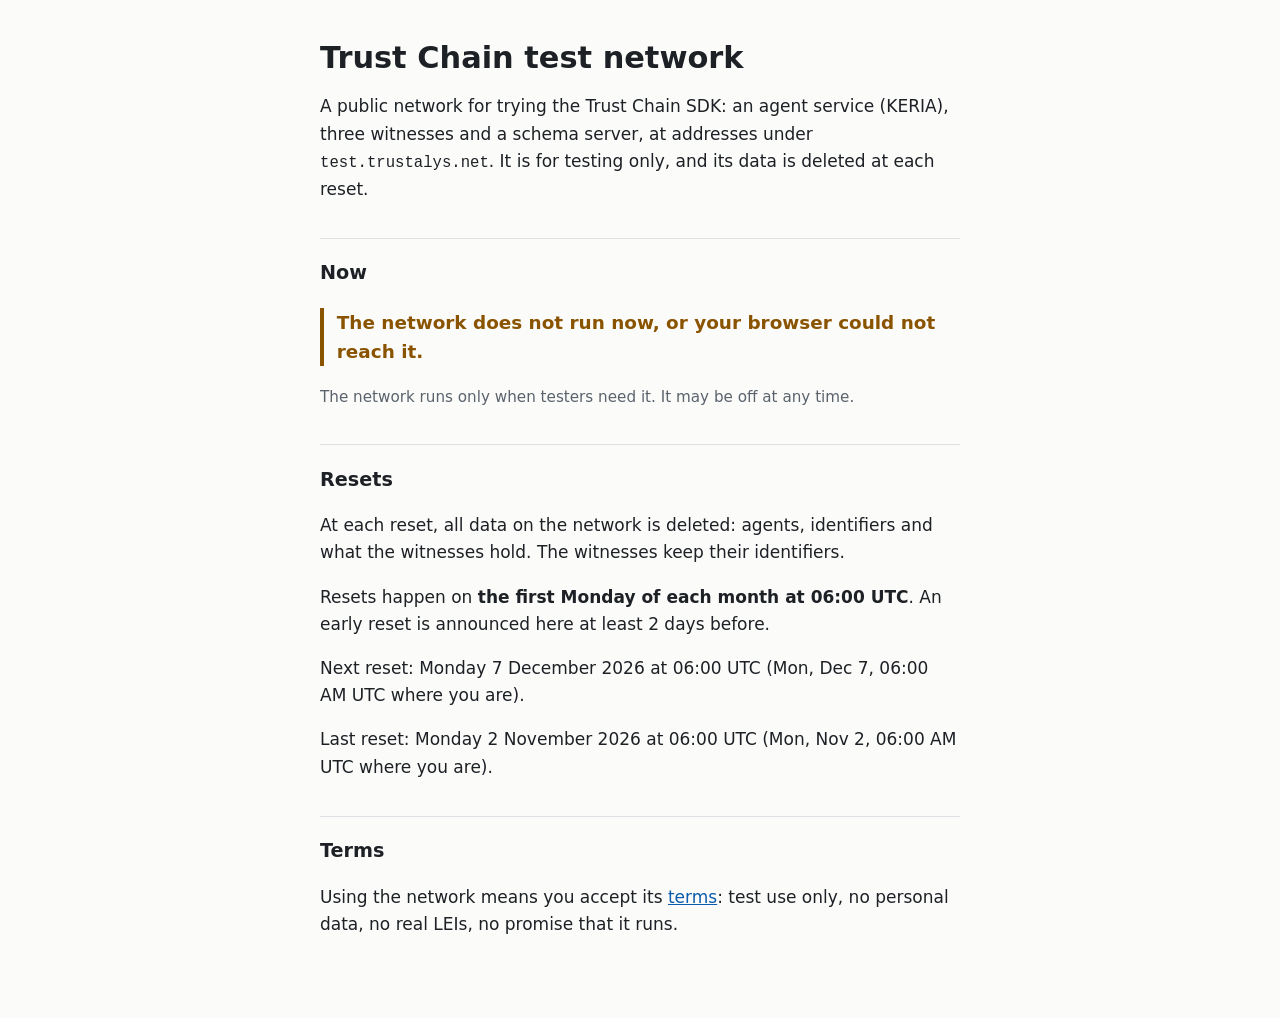
==== index.html @ 74f7aa9a "Publish the site Co-Authored-By: Claude Opus 5.5 <noreply@anthropic.com>" ====
<!doctype html>
<html lang="en">
<head>
  <meta charset="utf-8">
  <meta name="viewport" content="width=device-width, initial-scale=1">
  <meta http-equiv="Content-Security-Policy" content="default-src 'none'; script-src 'self'; style-src 'self'; connect-src 'self' https://schema.test.trustalys.net; base-uri 'none'; form-action 'none'">
  <meta name="referrer" content="no-referrer">
  <title>Trust Chain test network</title>
  <meta name="description" content="A public test network for the Trust Chain SDK: whether it runs now, the reset schedule and the terms.">
  <link rel="stylesheet" href="site.css">
  <script type="module" src="site.js"></script>
</head>
<body>
  <main>
    <h1>Trust Chain test network</h1>
    <p>
      A public network for trying the Trust Chain SDK: an agent service (KERIA), three witnesses
      and a schema server, at addresses under <code>test.trustalys.net</code>.
      It is for testing only, and its data is deleted at each reset.
    </p>

    <section aria-labelledby="now">
      <h2 id="now">Now</h2>
      <p id="status" class="status" role="status" aria-live="polite">
        Turn on JavaScript to see whether the network runs now.
      </p>
      <p class="note">
        The network runs only when testers need it. It may be off at any time.
      </p>
    </section>

    <section aria-labelledby="resets">
      <h2 id="resets">Resets</h2>
      <p>
        At each reset, all data on the network is deleted: agents, identifiers and what the
        witnesses hold. The witnesses keep their identifiers.
      </p>
      <p>
        Resets happen on <strong>the first Monday of each month at 06:00 UTC</strong>. An early
        reset is announced here at least 2 days before.
      </p>
      <p id="next-reset" hidden></p>
      <p id="early-reset" class="early" hidden></p>
      <p id="last-reset" hidden></p>
      <p id="notices-error" class="note" hidden></p>
    </section>

    <section aria-labelledby="rules">
      <h2 id="rules">Terms</h2>
      <p>
        Using the network means you accept its <a href="terms.html">terms</a>: test use only, no
        personal data, no real LEIs, no promise that it runs.
      </p>
    </section>
  </main>
</body>
</html>
---- site.css ----
/* The public site of the Trust Chain test network (E5). System fonts only: nothing from another
   server. Light and dark follow the visitor's setting. */

:root {
  --text: #1d2125;
  --muted: #5a636c;
  --background: #fbfbfa;
  --line: #dde1e4;
  --link: #0b5cad;
  --runs: #17703a;
  --down: #8a5300;
  --unreachable: #8a5300;
  color-scheme: light dark;
}

@media (prefers-color-scheme: dark) {
  :root {
    --text: #e7e9eb;
    --muted: #a3abb3;
    --background: #15181b;
    --line: #2d3338;
    --link: #79b5f2;
    --runs: #6fd394;
    --down: #f0b35a;
    --unreachable: #f0b35a;
  }
}

* {
  box-sizing: border-box;
}

body {
  margin: 0;
  background: var(--background);
  color: var(--text);
  font: 17px/1.6 system-ui, -apple-system, "Segoe UI", Roboto, "Helvetica Neue", Arial, sans-serif;
}

main {
  max-width: 42rem;
  margin: 0 auto;
  padding: 2.5rem 1rem 4rem;
}

h1 {
  font-size: 1.9rem;
  line-height: 1.2;
  margin: 0 0 1rem;
}

h2 {
  font-size: 1.2rem;
  margin: 2.2rem 0 0.5rem;
  padding-top: 1.2rem;
  border-top: 1px solid var(--line);
}

a {
  color: var(--link);
}

code {
  font-family: ui-monospace, "SFMono-Regular", Consolas, monospace;
  font-size: 0.92em;
  overflow-wrap: anywhere;
}

.status {
  font-size: 1.15rem;
  font-weight: 600;
  padding-left: 0.8rem;
  border-left: 4px solid var(--line);
}

.status.runs {
  color: var(--runs);
  border-color: var(--runs);
}

.status.down,
.status.unreachable {
  color: var(--down);
  border-color: var(--down);
}

.status.checking {
  color: var(--muted);
}

.note,
.back {
  color: var(--muted);
  font-size: 0.95rem;
}

.early {
  font-weight: 600;
}

.terms li {
  margin-bottom: 0.6rem;
}
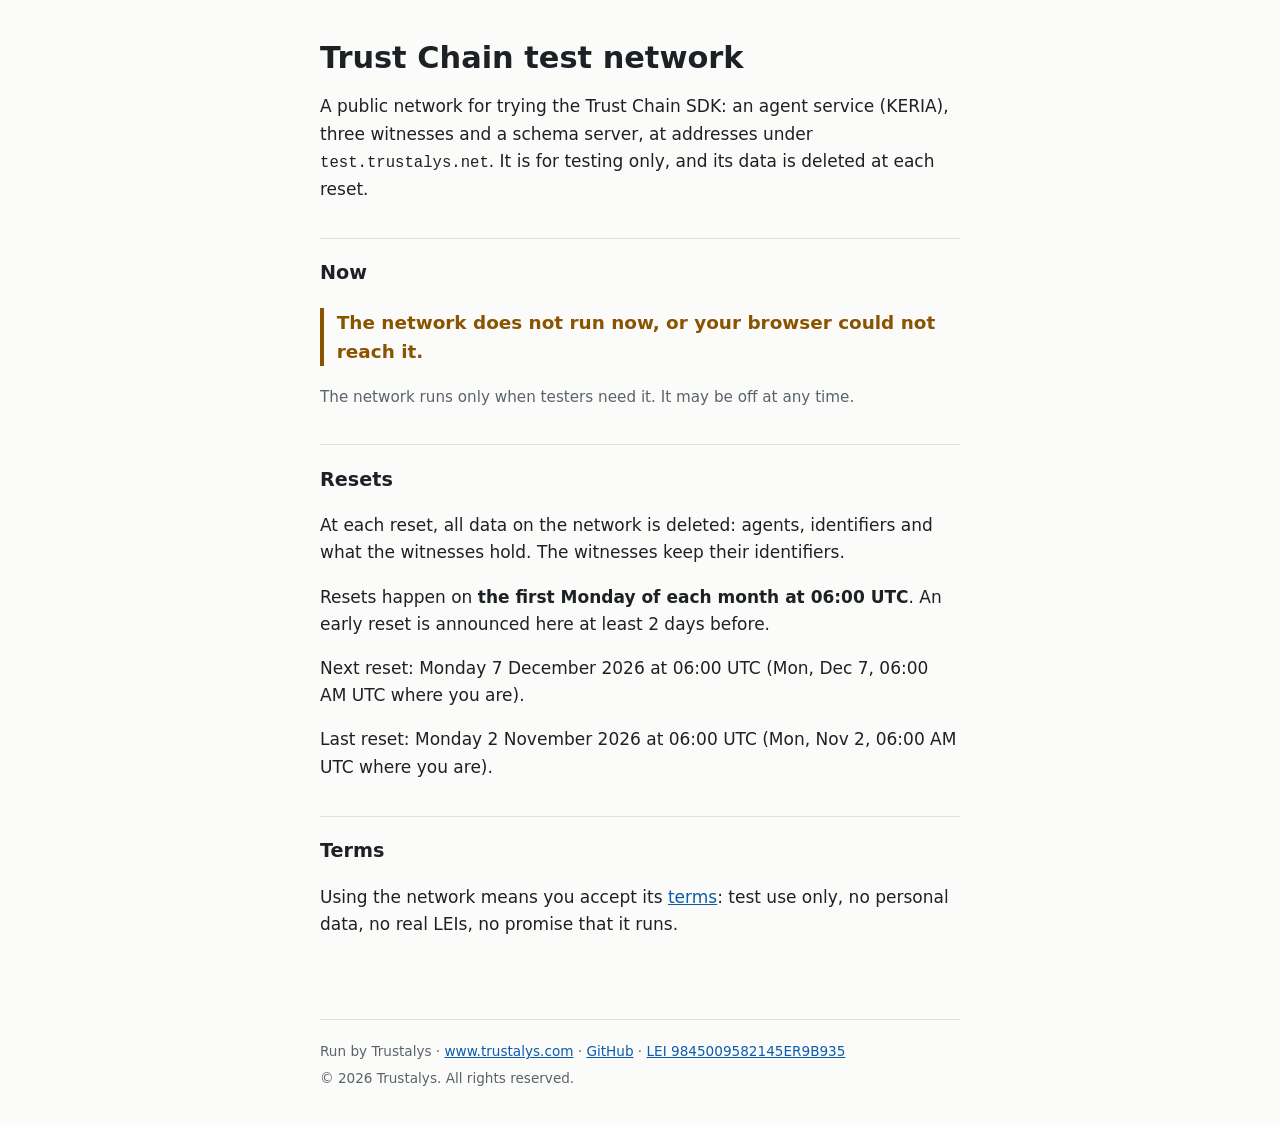
==== commit eb653563: "Add a footer: Trustalys, its website, GitHub and LEI Co-Authored-By: Claude Opus 5.5 <noreply@anthro" ====
--- a/index.html
+++ b/index.html
@@ -53,5 +53,14 @@
       </p>
     </section>
   </main>
+  <footer>
+    <p>
+      Run by Trustalys ·
+      <a href="https://www.trustalys.com" rel="noopener">www.trustalys.com</a> ·
+      <a href="https://github.com/trustalys" rel="noopener">GitHub</a> ·
+      <a href="https://search.gleif.org/#/record/9845009582145ER9B935" rel="noopener">LEI 9845009582145ER9B935</a>
+    </p>
+    <p>© 2026 Trustalys. All rights reserved.</p>
+  </footer>
 </body>
 </html>
--- a/site.css
+++ b/site.css
@@ -41,6 +41,21 @@
   max-width: 42rem;
   margin: 0 auto;
   padding: 2.5rem 1rem 4rem;
+}
+
+/* As wide as main's text, so its line meets the section lines above. */
+footer {
+  width: calc(100% - 2rem);
+  max-width: 40rem;
+  margin: 0 auto;
+  padding: 1rem 0 2rem;
+  border-top: 1px solid var(--line);
+  color: var(--muted);
+  font-size: 0.85rem;
+}
+
+footer p {
+  margin: 0.3rem 0;
 }
 
 h1 {
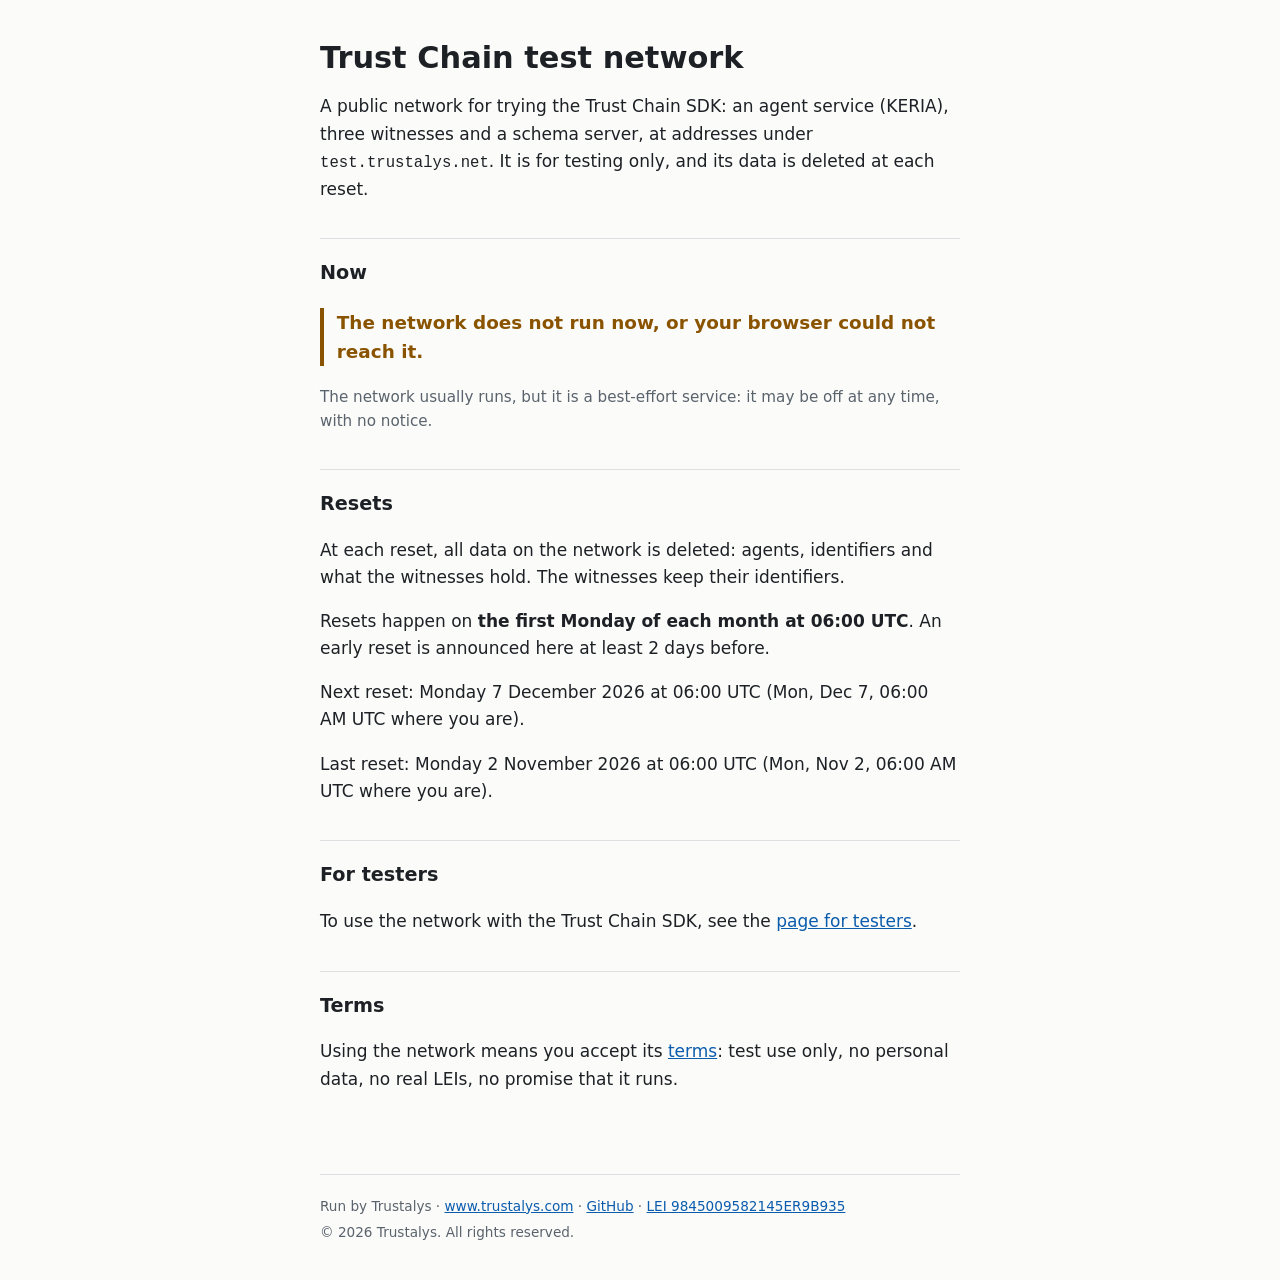
==== commit 46214b07: "Add the page for testers and network.json; the network is best-effort Co-Authored-By: Claude Opus 5." ====
--- a/index.html
+++ b/index.html
@@ -25,7 +25,8 @@
         Turn on JavaScript to see whether the network runs now.
       </p>
       <p class="note">
-        The network runs only when testers need it. It may be off at any time.
+        The network usually runs, but it is a best-effort service: it may be off at any time, with
+        no notice.
       </p>
     </section>
 
@@ -43,6 +44,13 @@
       <p id="early-reset" class="early" hidden></p>
       <p id="last-reset" hidden></p>
       <p id="notices-error" class="note" hidden></p>
+    </section>
+
+    <section aria-labelledby="testers">
+      <h2 id="testers">For testers</h2>
+      <p>
+        To use the network with the Trust Chain SDK, see the <a href="testers.html">page for testers</a>.
+      </p>
     </section>
 
     <section aria-labelledby="rules">
--- a/site.css
+++ b/site.css
@@ -116,3 +116,42 @@
 .terms li {
   margin-bottom: 0.6rem;
 }
+
+/* The page for testers: long identifiers wrap, and code blocks scroll inside themselves, so the
+   page never scrolls sideways at phone width. */
+pre {
+  overflow-x: auto;
+  padding: 0.8rem;
+  border: 1px solid var(--line);
+  border-radius: 4px;
+  font-family: ui-monospace, "SFMono-Regular", Consolas, monospace;
+  font-size: 0.85rem;
+  line-height: 1.45;
+}
+
+table {
+  width: 100%;
+  border-collapse: collapse;
+  font-size: 0.92rem;
+}
+
+th,
+td {
+  text-align: left;
+  vertical-align: top;
+  padding: 0.4rem 0.5rem 0.4rem 0;
+  border-bottom: 1px solid var(--line);
+}
+
+td:first-child {
+  white-space: nowrap;
+}
+
+td code,
+.oobis code {
+  overflow-wrap: anywhere;
+}
+
+.oobis li {
+  margin-bottom: 0.3rem;
+}
